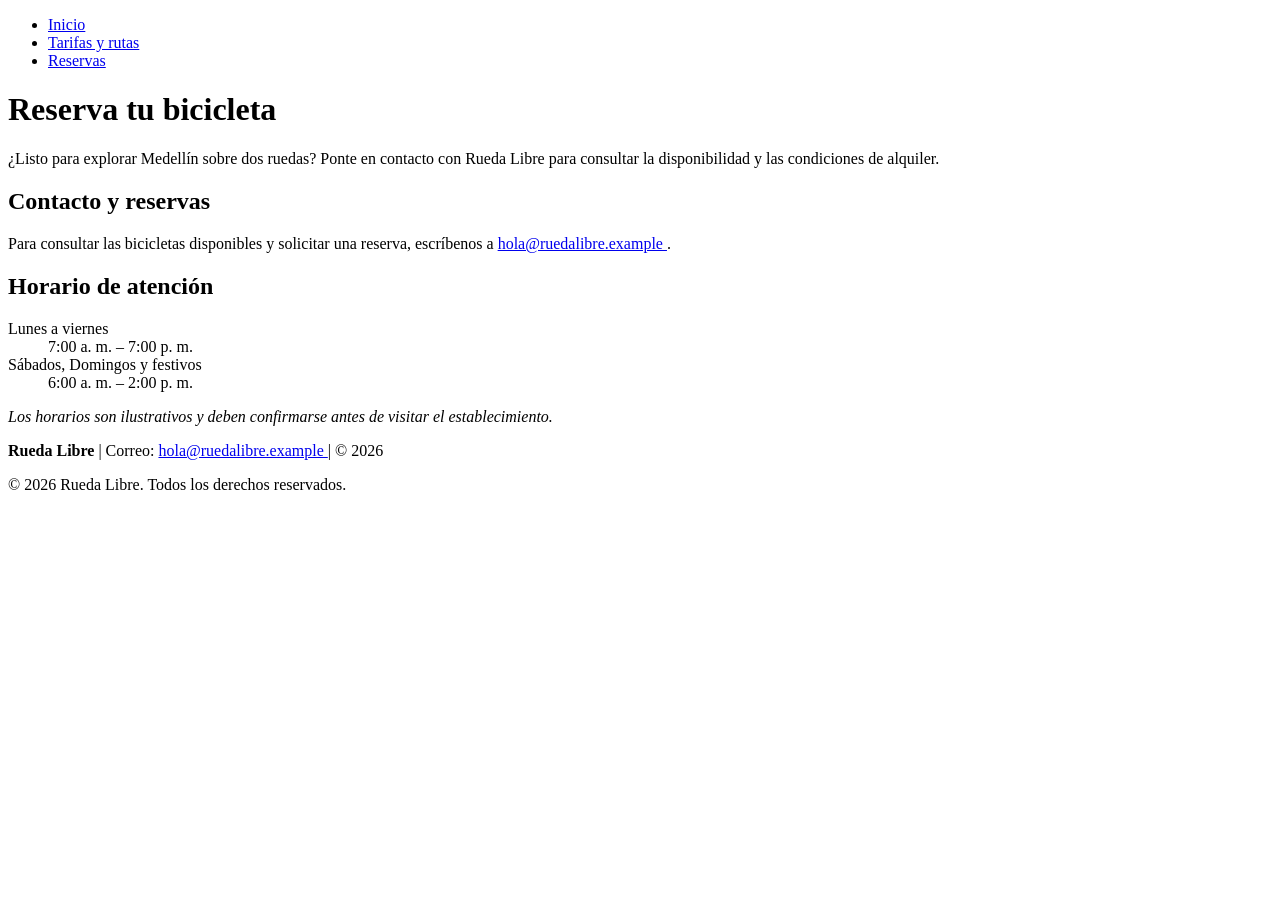
==== paginas/reservas.html @ c14bc649 "v0.1 Día 1 finished" ====
<!DOCTYPE html>
<html lang="es">
<head>
    <meta charset="UTF-8">
    <meta name="viewport" content="width=device-width, initial-scale=1.0">

    <meta
        name="description"
        content="Reserva tu bicicleta con Rueda Libre en Medellín. Consulta nuestro horario de atención y contáctanos por correo electrónico."
    >

    <title>Reserva tu bicicleta | Rueda Libre Medellín</title>
</head>
<body>

    <header>
        <nav aria-label="Menú principal">
            <ul>
                <li><a href="../index.html">Inicio</a></li>
                <li><a href="tarifas.html">Tarifas y rutas</a></li>
                <li><a href="reservas.html" aria-current="page">Reservas</a></li>
            </ul>
        </nav>

        <h1>Reserva tu bicicleta</h1>

        <p>
            ¿Listo para explorar Medellín sobre dos ruedas?
            Ponte en contacto con Rueda Libre para consultar la disponibilidad
            y las condiciones de alquiler.
        </p>
    </header>

    <main>
        <section aria-labelledby="contacto">
            <h2 id="contacto">Contacto y reservas</h2>

            <p>
                Para consultar las bicicletas disponibles y solicitar una reserva,
                escríbenos a
                <a href="mailto:hola@ruedalibre.example">
                    hola@ruedalibre.example
                </a>.
            </p>
        </section>

        <section aria-labelledby="horario">
            <h2 id="horario">Horario de atención</h2>

            <dl>
                <dt>Lunes a viernes</dt>
                <dd>7:00 a. m. – 7:00 p. m.</dd>


                <dt>Sábados, Domingos y festivos</dt>
                <dd>6:00 a. m. – 2:00 p. m.</dd>
            </dl>

            <p>
                <em>Los horarios son ilustrativos y deben confirmarse
                antes de visitar el establecimiento.</em>
            </p>
        </section>
    </main>

    <footer>
        <p>
            <strong>Rueda Libre</strong> |
            Correo:
            <a href="mailto:hola@ruedalibre.example">
                hola@ruedalibre.example
            </a> |
            &copy; 2026
        </p>
        <p>&copy; 2026 Rueda Libre. Todos los derechos reservados.</p>
    </footer>

</body>
</html>
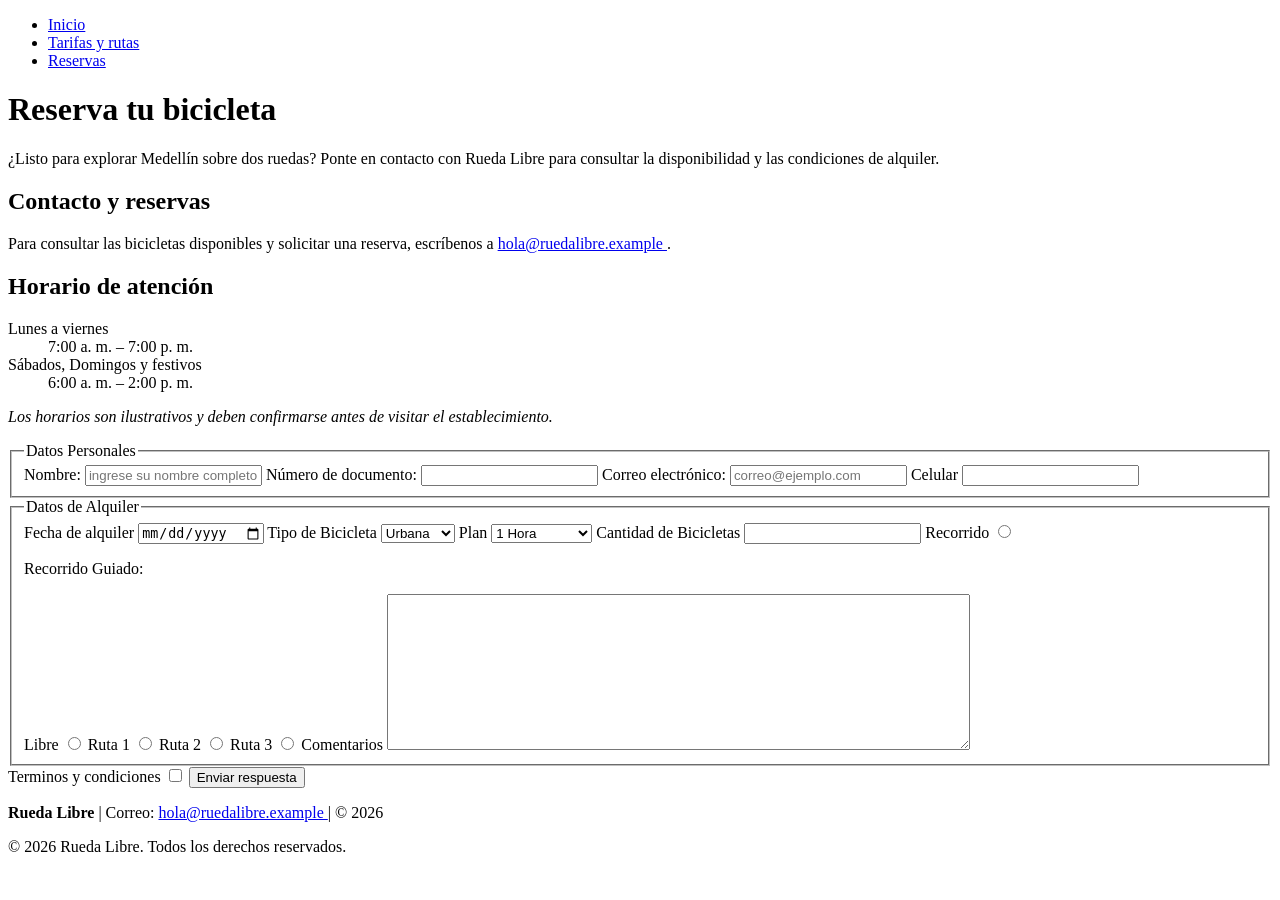
==== commit d20bb960: "feat(formulario tarifas): Se creó formulario de reserva" ====
--- a/paginas/reservas.html
+++ b/paginas/reservas.html
@@ -1,16 +1,16 @@
 <!DOCTYPE html>
 <html lang="es">
+
 <head>
     <meta charset="UTF-8">
     <meta name="viewport" content="width=device-width, initial-scale=1.0">
 
-    <meta
-        name="description"
-        content="Reserva tu bicicleta con Rueda Libre en Medellín. Consulta nuestro horario de atención y contáctanos por correo electrónico."
-    >
+    <meta name="description"
+        content="Reserva tu bicicleta con Rueda Libre en Medellín. Consulta nuestro horario de atención y contáctanos por correo electrónico.">
 
     <title>Reserva tu bicicleta | Rueda Libre Medellín</title>
 </head>
+
 <body>
 
     <header>
@@ -58,8 +58,71 @@
 
             <p>
                 <em>Los horarios son ilustrativos y deben confirmarse
-                antes de visitar el establecimiento.</em>
+                    antes de visitar el establecimiento.</em>
             </p>
+
+            <form action="">
+                <fieldset>
+                    <legend>Datos Personales</legend>
+                    <label for="nombre_completo">Nombre:</label>
+                    <input id="nombre_completo" type="text" required placeholder="ingrese su nombre completo">
+                    <label for="nro_doc">Número de documento:</label>
+                    <input id="nro_doc" type="text" required>
+                    <label for="mail">Correo electrónico:</label>
+                    <input id="mail" type="email" required placeholder="correo@ejemplo.com">
+                    <label for="phone">Celular</label>
+                    <input id="phone" type="text" required>
+
+                </fieldset>
+
+                <fieldset>
+                    <legend>Datos de Alquiler</legend>
+                    <label for="Rent_date">Fecha de alquiler</label>
+                    <input id="Rent_date" type="date" required>
+                    <label for="bycicle">Tipo de Bicicleta</label>
+                    <select>
+                        <option value="Urb">Urbana</option>
+                        <option value="Mon">Montaña</option>
+                        <option value="Ele">Eléctrica</option>
+                    </select>
+
+                    <label for="Time">Plan</label>
+                    <select>
+                        <option value="1">1 Hora</option>
+                        <option value="2">Medio día</option>
+                        <option value="3">Día completo</option>
+                    </select>
+                <label for="Cantidad">Cantidad de Bicicletas</label>
+                    <input id="Cantidad" type="number" required>
+                    <label for="rutas">Recorrido</label>
+                    <input id="rutas" type="radio" required>
+
+                    <p>Recorrido Guiado:</p>
+
+                    <label for="ruta0">Libre</label>
+                    <input id="ruta0" type="radio" name="ruta" required>
+
+                    <label for="ruta1">Ruta 1</label>
+                    <input id="ruta2" type="radio" name="ruta">
+
+                    <label for="ruta2">Ruta 2</label>
+                    <input id="ruta2" type="radio" name="ruta">
+
+                    <label for="ruta3">Ruta 3</label>
+                    <input id="ruta3" type="radio" name="ruta">
+
+                    <label for="comments">Comentarios</label>
+                    <textarea id="comments" name="textarea" rows="10" cols="70"></textarea>
+
+                </fieldset>
+
+                <label for="t&c">Terminos y condiciones</label>
+                <input type="checkbox" required id="t&c">
+
+                <button type="submit">Enviar respuesta</button>
+            </form>
+
+
         </section>
     </main>
 
@@ -76,4 +139,5 @@
     </footer>
 
 </body>
+
 </html>
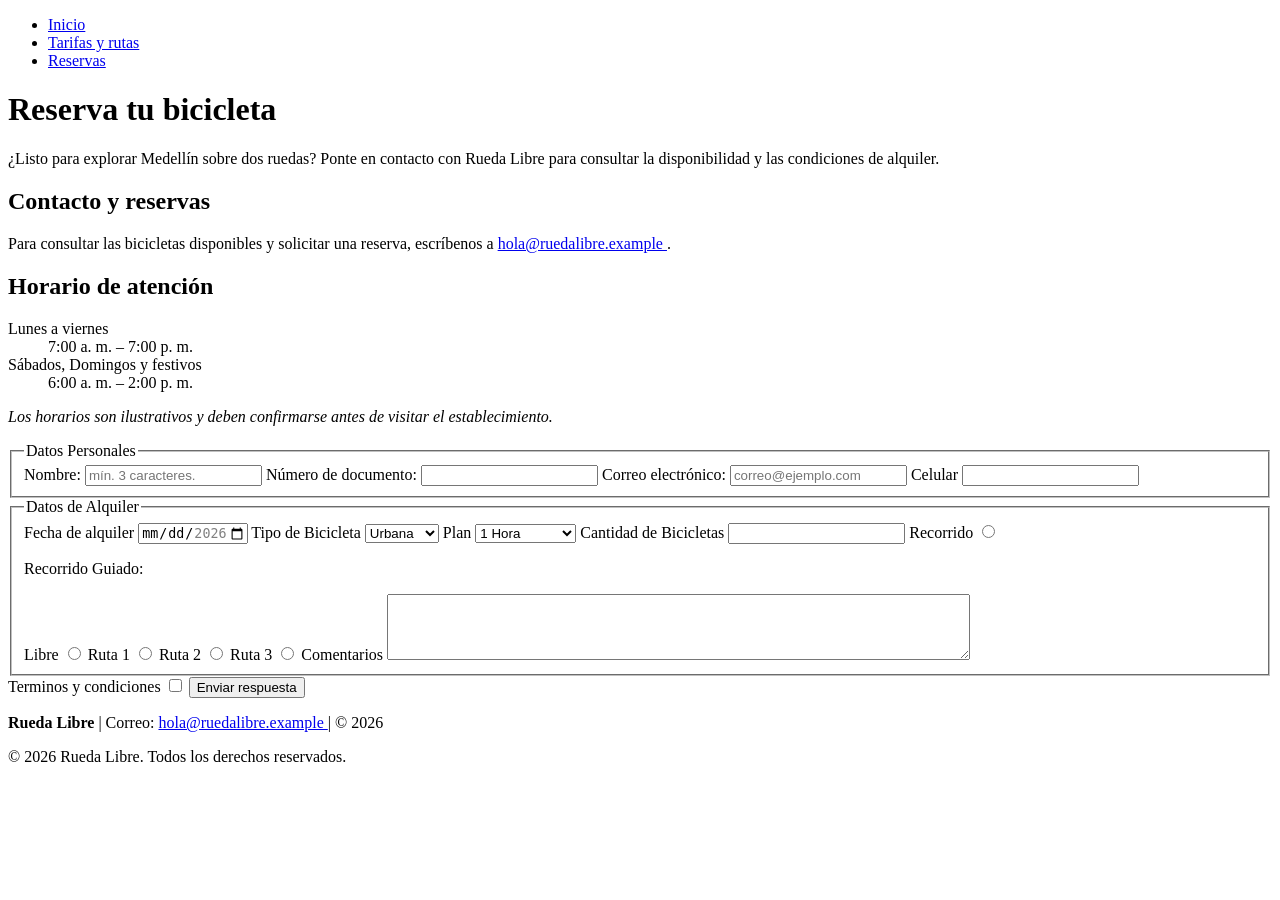
==== commit 8c3fb682: "feat(act parámetros form): Se limitaron los parámetros del formulario" ====
--- a/paginas/reservas.html
+++ b/paginas/reservas.html
@@ -65,29 +65,29 @@
                 <fieldset>
                     <legend>Datos Personales</legend>
                     <label for="nombre_completo">Nombre:</label>
-                    <input id="nombre_completo" type="text" required placeholder="ingrese su nombre completo">
+                    <input id="nombre_completo" minlenght="3" type="text" required placeholder="mín. 3 caracteres.">
                     <label for="nro_doc">Número de documento:</label>
-                    <input id="nro_doc" type="text" required>
+                    <input id="nro_doc" type="text" inputmode="numeric" pattern="[0-9]{6,10}" minlength="6" maxlength="10" autocomplete="off" title="Ingrese entre 6 y 10 dígitos numéricos" required>
                     <label for="mail">Correo electrónico:</label>
-                    <input id="mail" type="email" required placeholder="correo@ejemplo.com">
+                    <input id="mail" type="email" title="Ingrese una dirección de correo válida" required placeholder="correo@ejemplo.com">
                     <label for="phone">Celular</label>
-                    <input id="phone" type="text" required>
+                    <input id="phone" type="text" inputmode="numeric"   pattern="3[0-9]{9}" minlength="10" maxlength="10" autocomplete="tel" required>
 
                 </fieldset>
 
                 <fieldset>
                     <legend>Datos de Alquiler</legend>
                     <label for="Rent_date">Fecha de alquiler</label>
-                    <input id="Rent_date" type="date" required>
+                    <input id="Rent_date" type="date" min="2026-11-01"  max="2026-12-31" required>
                     <label for="bycicle">Tipo de Bicicleta</label>
-                    <select>
+                    <select id="bicicleta" name="bicicleta" required>
                         <option value="Urb">Urbana</option>
                         <option value="Mon">Montaña</option>
                         <option value="Ele">Eléctrica</option>
                     </select>
 
                     <label for="Time">Plan</label>
-                    <select>
+                    <select id="plan" name="plan" required>
                         <option value="1">1 Hora</option>
                         <option value="2">Medio día</option>
                         <option value="3">Día completo</option>
@@ -95,7 +95,7 @@
                 <label for="Cantidad">Cantidad de Bicicletas</label>
                     <input id="Cantidad" type="number" required>
                     <label for="rutas">Recorrido</label>
-                    <input id="rutas" type="radio" required>
+                    <input id="rutas" type="radio" min="1" max="6" step="1" inputmode="numeric" required>
 
                     <p>Recorrido Guiado:</p>
 
@@ -112,7 +112,7 @@
                     <input id="ruta3" type="radio" name="ruta">
 
                     <label for="comments">Comentarios</label>
-                    <textarea id="comments" name="textarea" rows="10" cols="70"></textarea>
+                    <textarea id="comments" name="textarea"  maxlength="300"   rows="4" cols="70"></textarea>
 
                 </fieldset>
 
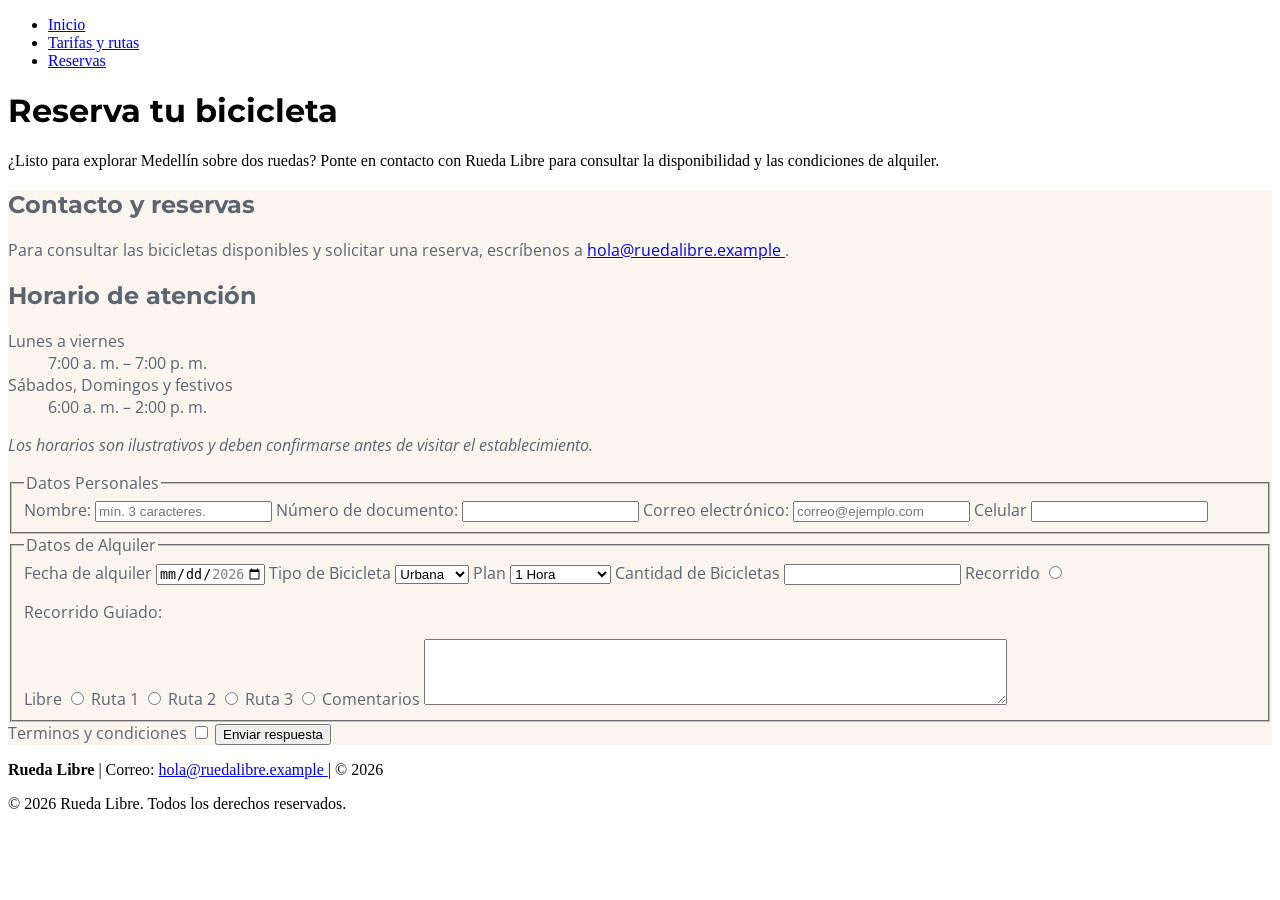
==== commit f0469443: "styles(styles):se agregó fuentes, color y espaciado" ====
--- a/paginas/reservas.html
+++ b/paginas/reservas.html
@@ -9,6 +9,15 @@
         content="Reserva tu bicicleta con Rueda Libre en Medellín. Consulta nuestro horario de atención y contáctanos por correo electrónico.">
 
     <title>Reserva tu bicicleta | Rueda Libre Medellín</title>
+
+    <link rel="stylesheet" href="../css/styles.css">
+    <link rel="preconnect" href="https://fonts.googleapis.com">
+    <link rel="preconnect" href="https://fonts.gstatic.com" crossorigin>
+    <link href="https://fonts.googleapis.com/css2?family=Montserrat:ital,wght@0,100..900;1,100..900&display=swap"
+        rel="stylesheet">
+    <link
+        href="https://fonts.googleapis.com/css2?family=Montserrat:ital,wght@0,100..900;1,100..900&family=Open+Sans:ital,wght@0,300..800;1,300..800&display=swap"
+        rel="stylesheet">
 </head>
 
 <body>
@@ -67,18 +76,21 @@
                     <label for="nombre_completo">Nombre:</label>
                     <input id="nombre_completo" minlenght="3" type="text" required placeholder="mín. 3 caracteres.">
                     <label for="nro_doc">Número de documento:</label>
-                    <input id="nro_doc" type="text" inputmode="numeric" pattern="[0-9]{6,10}" minlength="6" maxlength="10" autocomplete="off" title="Ingrese entre 6 y 10 dígitos numéricos" required>
+                    <input id="nro_doc" type="text" inputmode="numeric" pattern="[0-9]{6,10}" minlength="6"
+                        maxlength="10" autocomplete="off" title="Ingrese entre 6 y 10 dígitos numéricos" required>
                     <label for="mail">Correo electrónico:</label>
-                    <input id="mail" type="email" title="Ingrese una dirección de correo válida" required placeholder="correo@ejemplo.com">
+                    <input id="mail" type="email" title="Ingrese una dirección de correo válida" required
+                        placeholder="correo@ejemplo.com">
                     <label for="phone">Celular</label>
-                    <input id="phone" type="text" inputmode="numeric"   pattern="3[0-9]{9}" minlength="10" maxlength="10" autocomplete="tel" required>
+                    <input id="phone" type="text" inputmode="numeric" pattern="3[0-9]{9}" minlength="10" maxlength="10"
+                        autocomplete="tel" required>
 
                 </fieldset>
 
                 <fieldset>
                     <legend>Datos de Alquiler</legend>
                     <label for="Rent_date">Fecha de alquiler</label>
-                    <input id="Rent_date" type="date" min="2026-11-01"  max="2026-12-31" required>
+                    <input id="Rent_date" type="date" min="2026-11-01" max="2026-12-31" required>
                     <label for="bycicle">Tipo de Bicicleta</label>
                     <select id="bicicleta" name="bicicleta" required>
                         <option value="Urb">Urbana</option>
@@ -92,7 +104,7 @@
                         <option value="2">Medio día</option>
                         <option value="3">Día completo</option>
                     </select>
-                <label for="Cantidad">Cantidad de Bicicletas</label>
+                    <label for="Cantidad">Cantidad de Bicicletas</label>
                     <input id="Cantidad" type="number" required>
                     <label for="rutas">Recorrido</label>
                     <input id="rutas" type="radio" min="1" max="6" step="1" inputmode="numeric" required>
@@ -112,7 +124,7 @@
                     <input id="ruta3" type="radio" name="ruta">
 
                     <label for="comments">Comentarios</label>
-                    <textarea id="comments" name="textarea"  maxlength="300"   rows="4" cols="70"></textarea>
+                    <textarea id="comments" name="textarea" maxlength="300" rows="4" cols="70"></textarea>
 
                 </fieldset>
 
--- a/css/styles.css
+++ b/css/styles.css
@@ -0,0 +1,23 @@
+:root {
+--botones-y-enlaces:#1E7A4F;
+--Destacados-y-botones-secundarios:#FC9D14;
+--Titulos-y-encabezado:#14213D;
+--Fondo-general:#FAF6EF;
+--Texto-secundario:#5B6470;
+--fuenteMonts:"Montserrat", sans-serif;
+--fuenteOpenSans:"Open Sans", sans-serif;
+--espaciadotiny:0.5rem;
+--espaciadomedium:1.0rem;
+--espaciadobig:1.5rem;
+}
+
+main{
+font-family: var(--fuenteOpenSans);
+color: var(--Texto-secundario);
+background-color: var(--Fondo-general);
+}
+
+h1,h2,h3,h4,h5,h6{
+font-family: var(--fuenteMonts);
+}
+
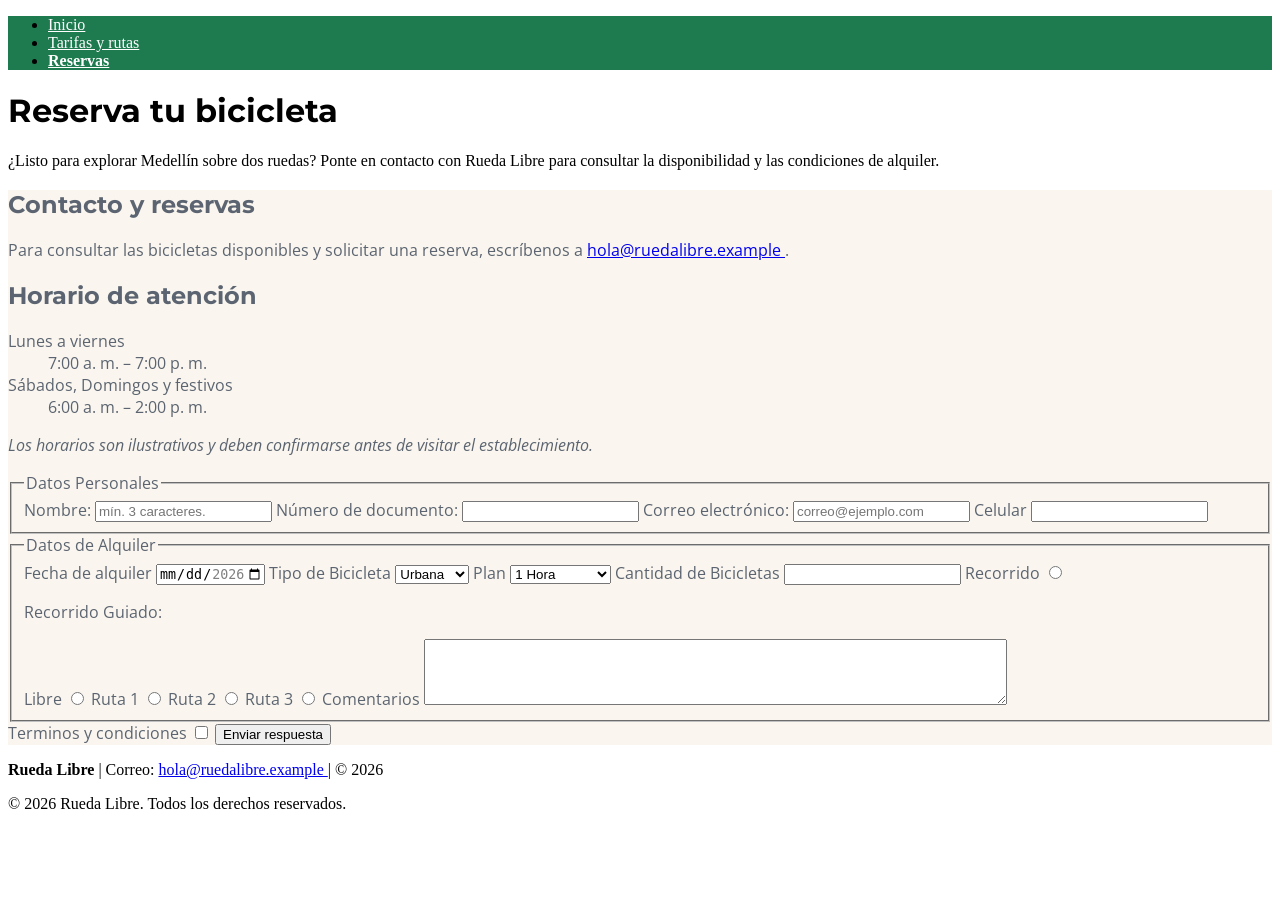
==== commit 272b4837: "styles" ====
--- a/paginas/reservas.html
+++ b/paginas/reservas.html
@@ -24,10 +24,10 @@
 
     <header>
         <nav aria-label="Menú principal">
-            <ul>
+            <ul id="menu">
                 <li><a href="../index.html">Inicio</a></li>
                 <li><a href="tarifas.html">Tarifas y rutas</a></li>
-                <li><a href="reservas.html" aria-current="page">Reservas</a></li>
+                <li><a href="reservas.html" class="activo" aria-current="page">Reservas</a></li>
             </ul>
         </nav>
 
--- a/css/styles.css
+++ b/css/styles.css
@@ -21,3 +21,32 @@
 font-family: var(--fuenteMonts);
 }
 
+
+
+#menu a { 
+color: white; 
+}
+
+.activo { 
+color: var(--Destacados-y-botones-secundarios); font-weight: 600; 
+}
+
+#menu{
+    background-color: #1E7A4F;
+}
+ul a:hover{
+background-color:#1D8F7C;
+font-weight: bold;
+}
+
+*:focus{
+padding: var(--espaciadotiny);
+outline:solid var(--Destacados-y-botones-secundarios);
+border-radius: 20px;
+}
+
+.reservar{
+background-color: var(--botones-y-enlaces);
+outline: white;
+border-radius: 20px;
+}
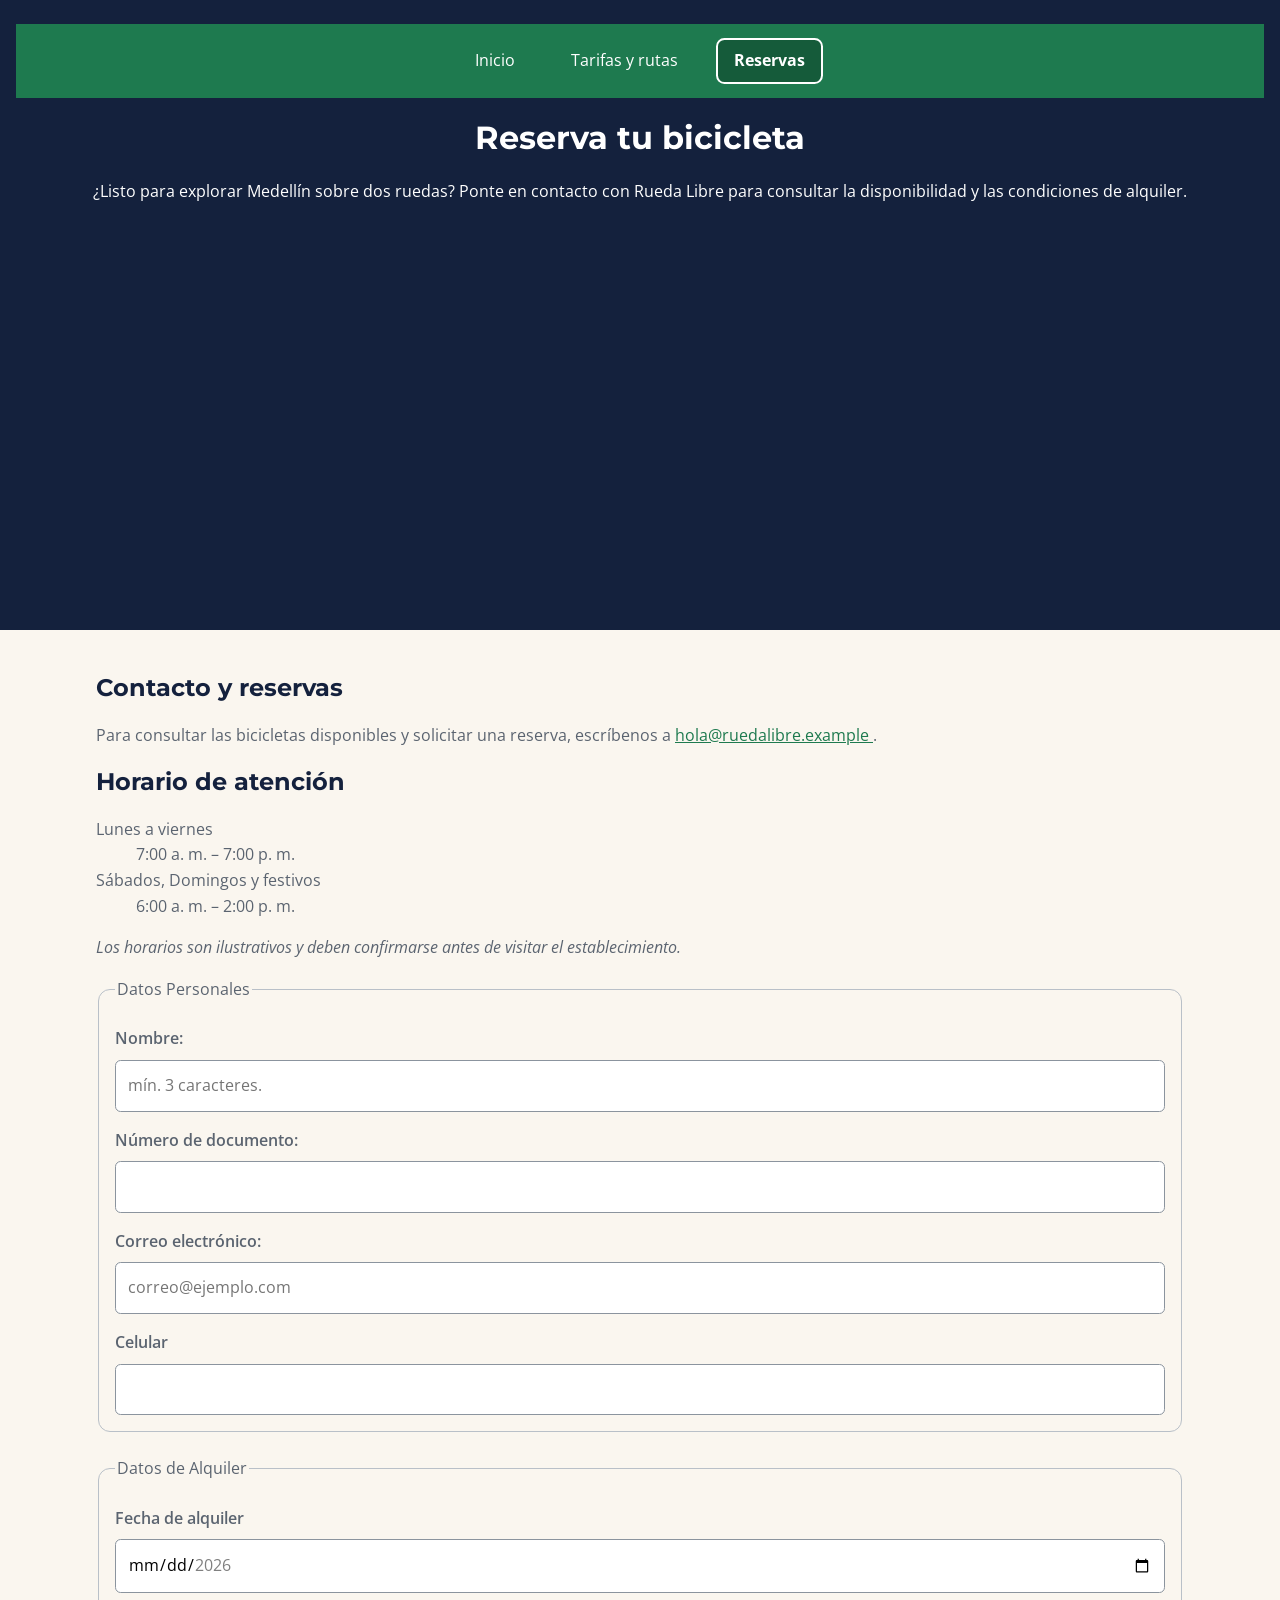
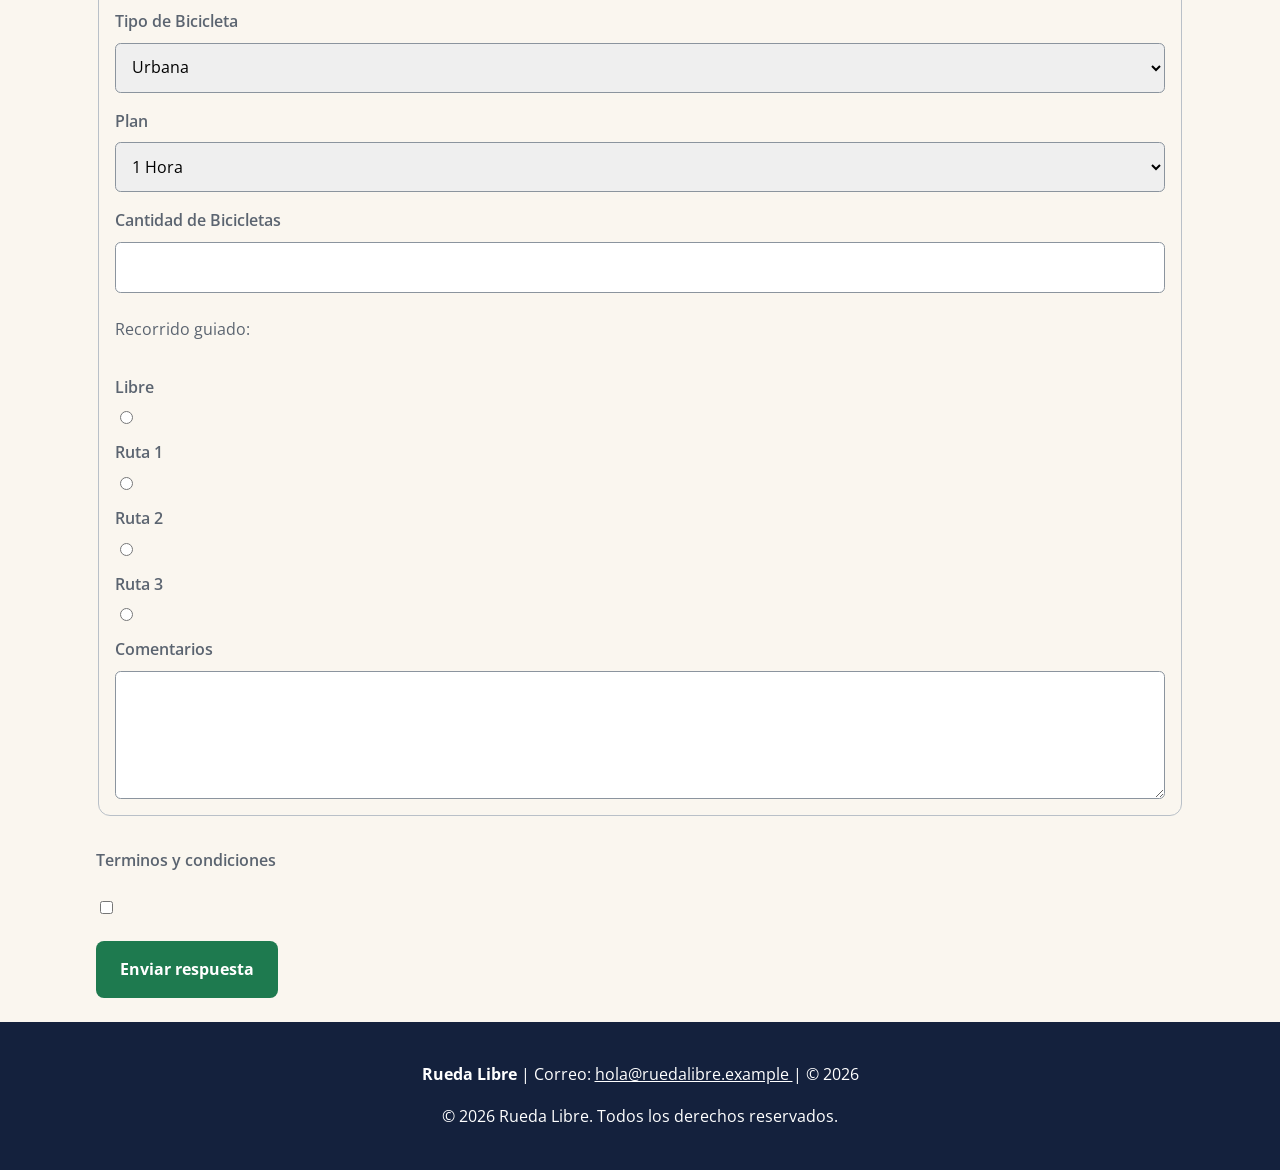
==== commit 533c494c: "styles/feat: Se corrigieron errores de sintaxis, se organizó y se agregaron funciones varias en styl" ====
--- a/paginas/reservas.html
+++ b/paginas/reservas.html
@@ -74,7 +74,7 @@
                 <fieldset>
                     <legend>Datos Personales</legend>
                     <label for="nombre_completo">Nombre:</label>
-                    <input id="nombre_completo" minlenght="3" type="text" required placeholder="mín. 3 caracteres.">
+                    <input id="nombre_completo" minlength="3" type="text" required placeholder="mín. 3 caracteres.">
                     <label for="nro_doc">Número de documento:</label>
                     <input id="nro_doc" type="text" inputmode="numeric" pattern="[0-9]{6,10}" minlength="6"
                         maxlength="10" autocomplete="off" title="Ingrese entre 6 y 10 dígitos numéricos" required>
@@ -91,14 +91,14 @@
                     <legend>Datos de Alquiler</legend>
                     <label for="Rent_date">Fecha de alquiler</label>
                     <input id="Rent_date" type="date" min="2026-11-01" max="2026-12-31" required>
-                    <label for="bycicle">Tipo de Bicicleta</label>
+                    <label for="bicicleta">Tipo de Bicicleta</label>
                     <select id="bicicleta" name="bicicleta" required>
                         <option value="Urb">Urbana</option>
                         <option value="Mon">Montaña</option>
                         <option value="Ele">Eléctrica</option>
                     </select>
 
-                    <label for="Time">Plan</label>
+                    <label for="plan">Plan</label>
                     <select id="plan" name="plan" required>
                         <option value="1">1 Hora</option>
                         <option value="2">Medio día</option>
@@ -106,16 +106,13 @@
                     </select>
                     <label for="Cantidad">Cantidad de Bicicletas</label>
                     <input id="Cantidad" type="number" required>
-                    <label for="rutas">Recorrido</label>
-                    <input id="rutas" type="radio" min="1" max="6" step="1" inputmode="numeric" required>
-
-                    <p>Recorrido Guiado:</p>
+                    <p>Recorrido guiado:</p>
 
                     <label for="ruta0">Libre</label>
                     <input id="ruta0" type="radio" name="ruta" required>
 
                     <label for="ruta1">Ruta 1</label>
-                    <input id="ruta2" type="radio" name="ruta">
+                    <input id="ruta1" type="radio" name="ruta">
 
                     <label for="ruta2">Ruta 2</label>
                     <input id="ruta2" type="radio" name="ruta">
--- a/css/styles.css
+++ b/css/styles.css
@@ -1,52 +1,266 @@
+/* Rueda Libre — estilos globales */
 :root {
---botones-y-enlaces:#1E7A4F;
---Destacados-y-botones-secundarios:#FC9D14;
---Titulos-y-encabezado:#14213D;
---Fondo-general:#FAF6EF;
---Texto-secundario:#5B6470;
---fuenteMonts:"Montserrat", sans-serif;
---fuenteOpenSans:"Open Sans", sans-serif;
---espaciadotiny:0.5rem;
---espaciadomedium:1.0rem;
---espaciadobig:1.5rem;
-}
-
-main{
-font-family: var(--fuenteOpenSans);
-color: var(--Texto-secundario);
-background-color: var(--Fondo-general);
-}
-
-h1,h2,h3,h4,h5,h6{
-font-family: var(--fuenteMonts);
-}
-
-
-
-#menu a { 
-color: white; 
-}
-
-.activo { 
-color: var(--Destacados-y-botones-secundarios); font-weight: 600; 
-}
-
-#menu{
-    background-color: #1E7A4F;
-}
-ul a:hover{
-background-color:#1D8F7C;
-font-weight: bold;
-}
-
-*:focus{
-padding: var(--espaciadotiny);
-outline:solid var(--Destacados-y-botones-secundarios);
-border-radius: 20px;
-}
-
-.reservar{
-background-color: var(--botones-y-enlaces);
-outline: white;
-border-radius: 20px;
-}+    --botones-y-enlaces: #1E7A4F;
+    --destacados-y-botones-secundarios: #FC9D14;
+    --titulos-y-encabezado: #14213D;
+    --fondo-general: #FAF6EF;
+    --texto-secundario: #5B6470;
+    --fuente-monts: "Montserrat", sans-serif;
+    --fuente-open-sans: "Open Sans", sans-serif;
+    --espaciado-tiny: 0.5rem;
+    --espaciado-medium: 1rem;
+    --espaciado-big: 1.5rem;
+}
+
+/* 1. El ancho declarado incluye padding y borde. */
+*,
+*::before,
+*::after {
+    box-sizing: border-box;
+}
+
+html {
+    font-size: 100%;
+}
+
+body {
+    margin: 0;
+    color: var(--texto-secundario);
+    background: var(--fondo-general);
+    font-family: var(--fuente-open-sans);
+    line-height: 1.6;
+}
+
+h1, h2, h3, h4, h5, h6 {
+    color: var(--titulos-y-encabezado);
+    font-family: var(--fuente-monts);
+    line-height: 1.2;
+}
+
+/* 2. Contenido centrado y portada con altura relativa a la ventana. */
+main {
+    width: 100%;
+    max-width: 70rem;
+    margin: 0 auto;
+    padding: var(--espaciado-big) var(--espaciado-medium);
+    background: var(--fondo-general);
+}
+
+header {
+    padding: var(--espaciado-big) var(--espaciado-medium);
+    text-align: center;
+    background: var(--titulos-y-encabezado);
+    color: #fff;
+}
+
+header h1,
+header p {
+    color: #fff;
+}
+
+body > header {
+    min-height: 70vh;
+}
+
+header > img {
+    display: block;
+    width: min(100%, 42rem);
+    height: auto;
+    margin: var(--espaciado-medium) auto;
+    border-radius: 0.75rem;
+}
+
+/* 6. Opciones del menú en una fila. */
+nav ul,
+#menu {
+    display: flex;
+    flex-direction: row;
+    flex-wrap: wrap;
+    justify-content: center;
+    align-items: center;
+    gap: var(--espaciado-big);
+    margin: 0;
+    padding: var(--espaciado-medium);
+    list-style: none;
+    background: var(--botones-y-enlaces);
+}
+
+#menu a,
+nav a {
+    color: #fff;
+    text-decoration: none;
+}
+
+#menu a {
+    display: inline-block;
+    padding: var(--espaciado-tiny) var(--espaciado-medium);
+    border-radius: 0.4rem;
+}
+
+#menu a:hover,
+#menu a:focus-visible {
+    background: #155b3a;
+    text-decoration: underline;
+}
+
+#menu a.activo {
+    color: #fff;
+    background: #155b3a;
+    font-weight: 700;
+    outline: 2px solid #fff;
+}
+
+a {
+    color: var(--botones-y-enlaces);
+}
+
+a:focus-visible,
+button:focus-visible,
+input:focus-visible,
+select:focus-visible,
+textarea:focus-visible {
+    outline: 3px solid var(--destacados-y-botones-secundarios);
+    outline-offset: 2px;
+}
+
+/* 3. Servicios como tarjetas; las imágenes ocupan el 100% del ancho. */
+#nuestros-servicios {
+    display: grid;
+    grid-template-columns: repeat(auto-fit, minmax(min(100%, 18rem), 1fr));
+    gap: var(--espaciado-big);
+}
+
+#nuestros-servicios > h2 {
+    grid-column: 1 / -1;
+}
+
+#nuestros-servicios article {
+    width: 100%;
+    padding: var(--espaciado-medium);
+    border: 1px solid #d6d0c7;
+    border-radius: 0.75rem;
+    background: #fff;
+    box-shadow: 0 0.2rem 0.7rem rgb(20 33 61 / 8%);
+}
+
+#nuestros-servicios article img {
+    display: block;
+    width: 100%;
+    height: auto;
+    border-radius: 0.5rem;
+}
+
+/* 4. Tablas legibles y encabezados con contraste suficiente. */
+table {
+    width: 100%;
+    margin: var(--espaciado-medium) 0 var(--espaciado-big);
+    border-collapse: collapse;
+    background: #fff;
+}
+
+caption {
+    padding: var(--espaciado-tiny);
+    font-weight: 700;
+    text-align: left;
+}
+
+th,
+td {
+    padding: 0.75rem;
+    border: 1px solid #b9c0c8;
+    text-align: left;
+}
+
+thead th {
+    color: #fff;
+    background: var(--botones-y-enlaces);
+}
+
+tbody th {
+    color: var(--titulos-y-encabezado);
+    background: #e9eee9;
+}
+
+/* 5. Formulario vertical, con controles de ancho completo. */
+form {
+    display: flex;
+    flex-direction: column;
+    gap: var(--espaciado-big);
+}
+
+form fieldset {
+    display: flex;
+    flex-direction: column;
+    gap: var(--espaciado-tiny);
+    min-width: 0;
+    padding: var(--espaciado-medium);
+    border: 1px solid #b9c0c8;
+    border-radius: 0.75rem;
+}
+
+form label {
+    display: block;
+    margin-top: var(--espaciado-tiny);
+    font-weight: 600;
+}
+
+form input:not([type="checkbox"]):not([type="radio"]),
+form textarea,
+form select {
+    display: block;
+    width: 100%;
+    max-width: 100%;
+    padding: 0.75rem;
+    border: 1px solid #8b949e;
+    border-radius: 0.35rem;
+    font: inherit;
+}
+
+form input[type="checkbox"],
+form input[type="radio"] {
+    width: auto;
+    align-self: flex-start;
+}
+
+form button,
+.reservar {
+    display: inline-block;
+    width: fit-content;
+    padding: 1rem 1.5rem;
+    border: 0;
+    border-radius: 0.5rem;
+    color: #fff;
+    background: var(--botones-y-enlaces);
+    font: inherit;
+    font-weight: 700;
+    text-decoration: none;
+    cursor: pointer;
+}
+
+form button:hover,
+.reservar:hover {
+    background: #155b3a;
+}
+
+footer {
+    padding: var(--espaciado-big) var(--espaciado-medium);
+    color: #fff;
+    background: var(--titulos-y-encabezado);
+    text-align: center;
+}
+
+footer a {
+    color: #fff;
+}
+
+@media (max-width: 40rem) {
+    body > header {
+        min-height: 60vh;
+    }
+
+    table {
+        display: block;
+        overflow-x: auto;
+        white-space: nowrap;
+    }
+}
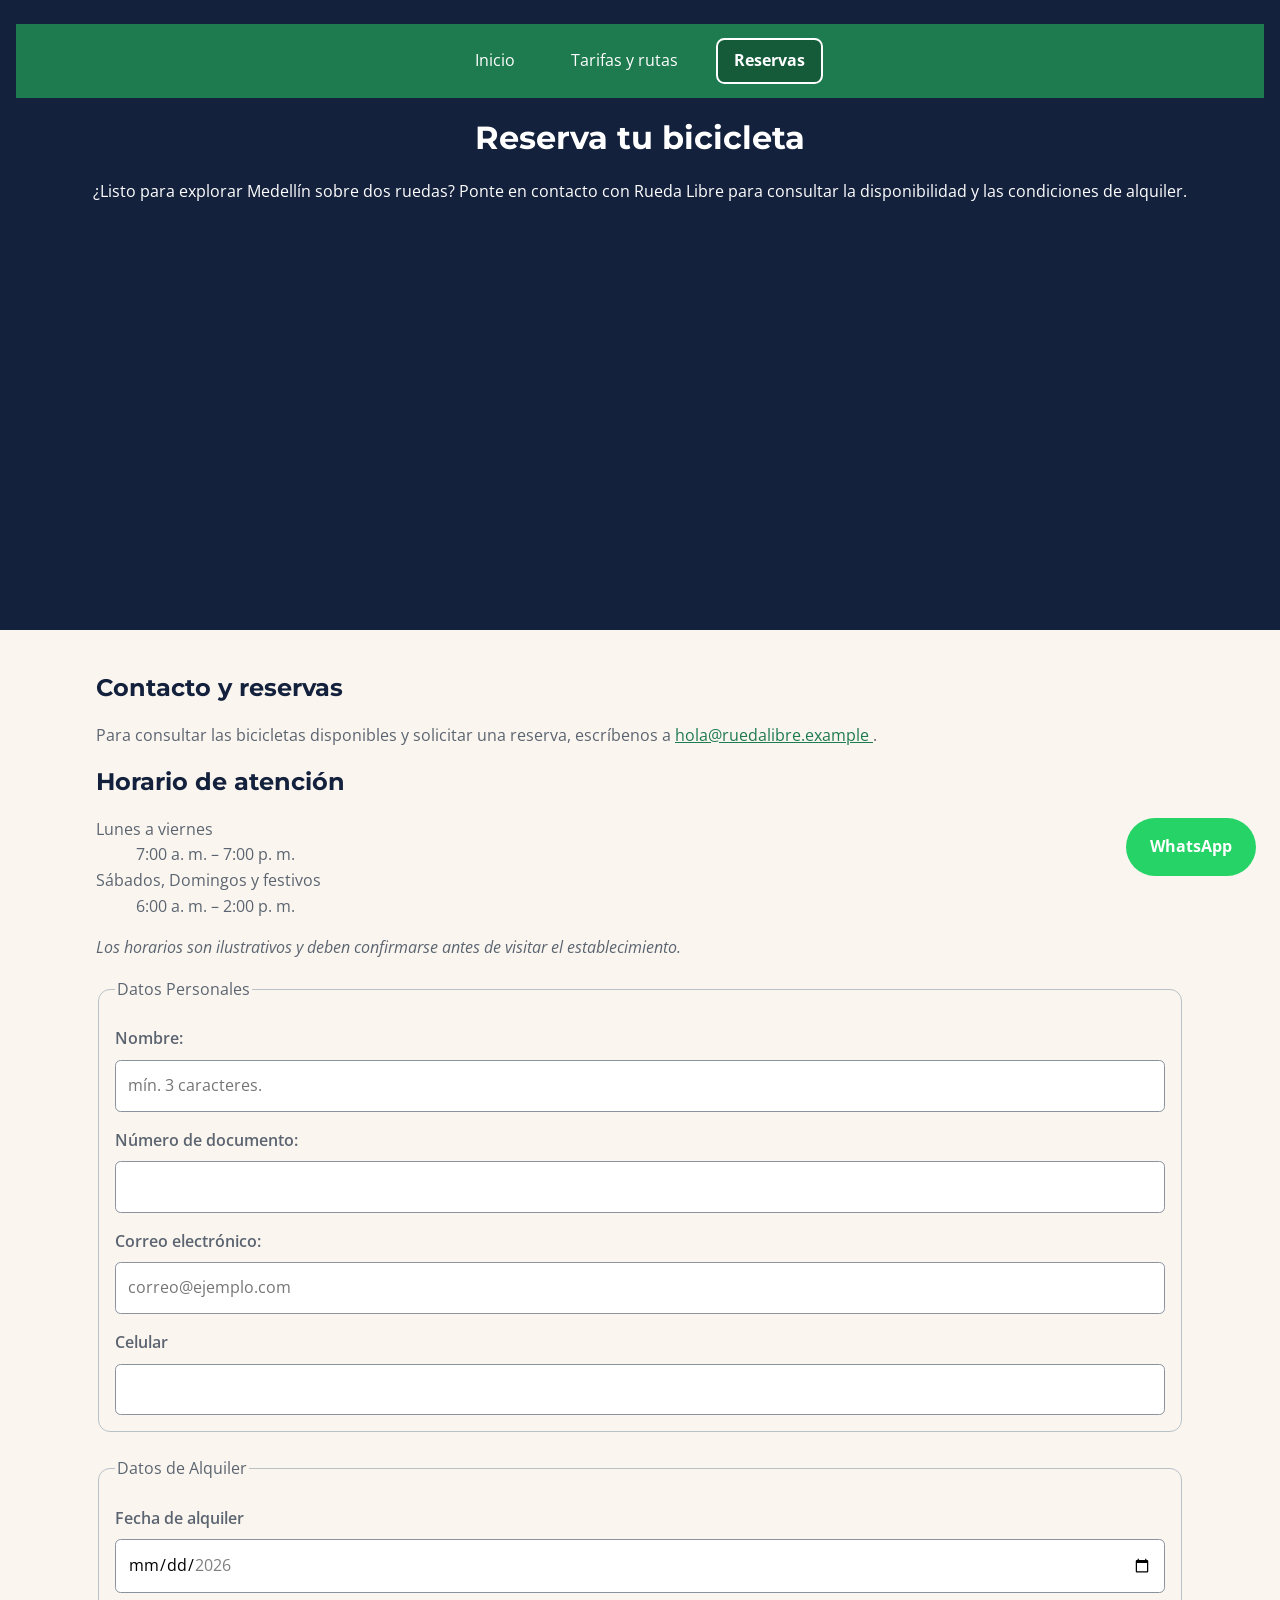
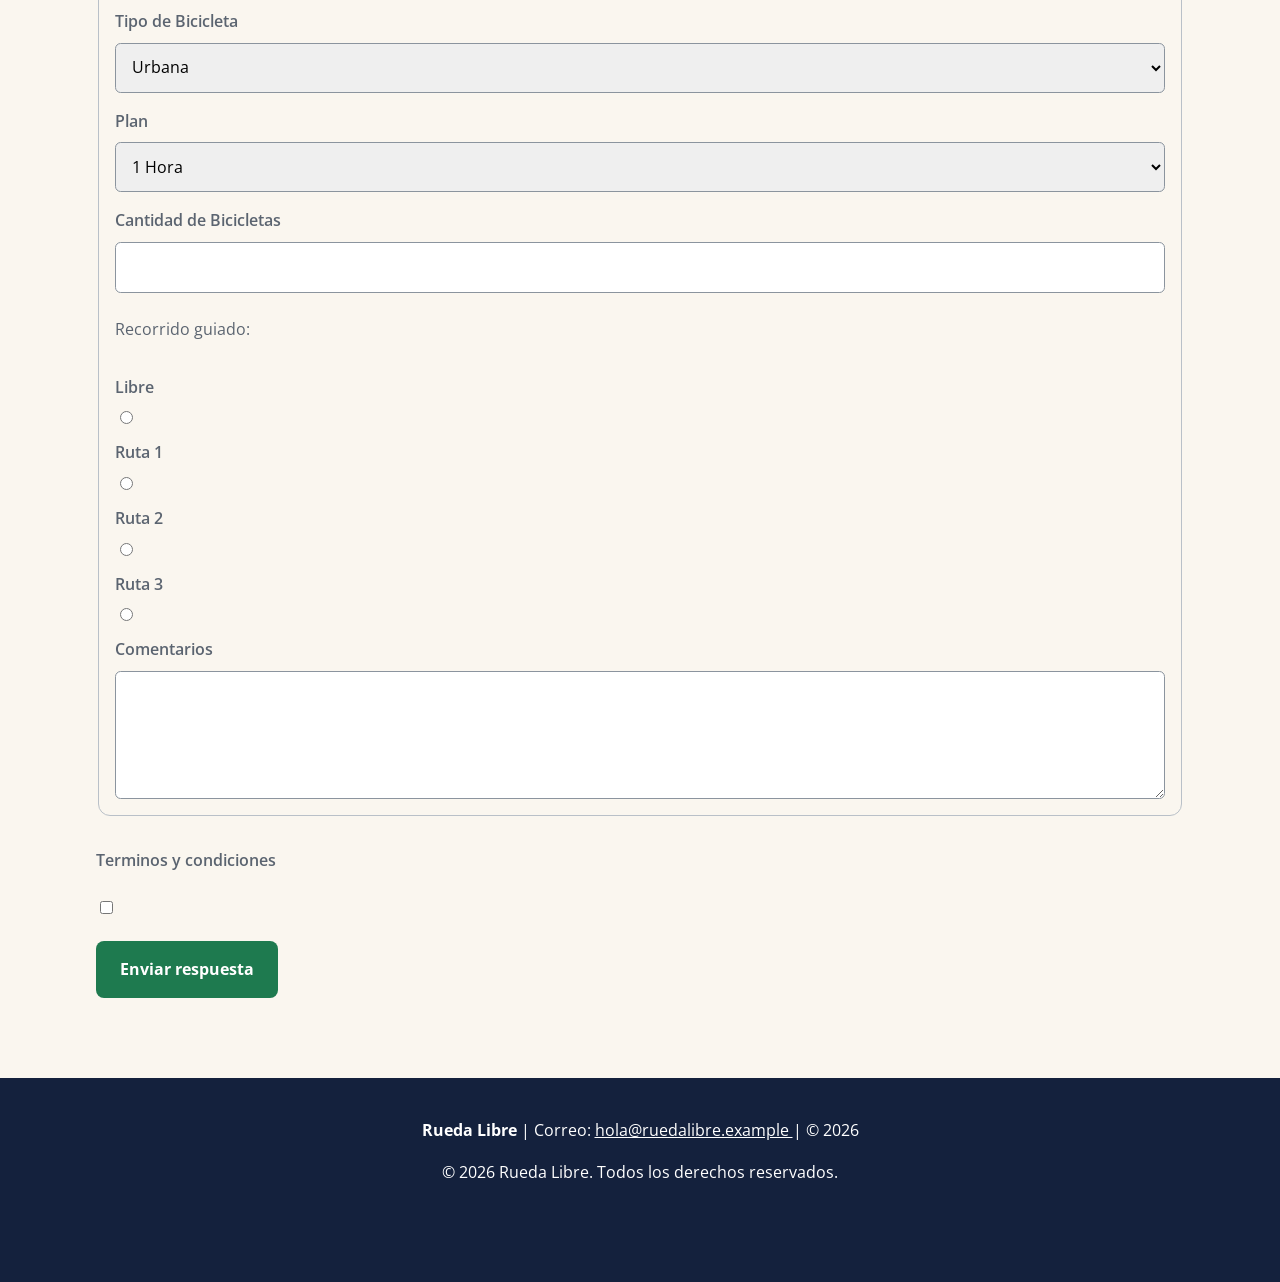
==== commit 1dd7633f: "Styles/feat: se agrega etiqueta NUEVO y botón flotante de whatsapp" ====
--- a/paginas/reservas.html
+++ b/paginas/reservas.html
@@ -19,6 +19,10 @@
         href="https://fonts.googleapis.com/css2?family=Montserrat:ital,wght@0,100..900;1,100..900&family=Open+Sans:ital,wght@0,300..800;1,300..800&display=swap"
         rel="stylesheet">
 </head>
+
+<a class="whatsapp-flotante" href="https://wa.me/573000000000" target="_blank" rel="noopener noreferrer">
+    WhatsApp
+</a>
 
 <body>
 
--- a/css/styles.css
+++ b/css/styles.css
@@ -264,3 +264,58 @@
         white-space: nowrap;
     }
 }
+
+.tarjeta-servicio {
+    position: relative;
+    padding: var(--espaciadomedium);
+    border: 1px solid var(--Titulos-y-encabezado);
+    border-radius: 12px;
+    margin-bottom: var(--espaciadobig);
+}
+
+.etiqueta-nuevo {
+    position: absolute;
+    top: 0.5rem;
+    right: 0.5rem;
+    background-color: var(--botones-y-enlaces);
+    color: white;
+    padding: var(--espaciadotiny);
+    border-radius: 6px;
+    font-size: 0.8rem;
+    font-weight: bold;
+}
+
+.tarjeta-servicio img {
+    width: 100%;
+    height: auto;
+    border-radius: 8px;
+}
+
+.whatsapp-flotante {
+    position: fixed;
+    right: 1.5rem;
+    bottom: 1.5rem;
+
+    background-color: #25D366;
+    color: white;
+
+    padding: 1rem 1.5rem;
+    border-radius: 30px;
+
+    text-decoration: none;
+    font-weight: bold;
+
+    z-index: 1000;
+}
+
+main {
+    padding-bottom: 5rem;
+}
+
+footer {
+    padding-bottom: 5rem;
+}
+
+.whatsapp-flotante:hover {
+    background-color: #1da851;
+}
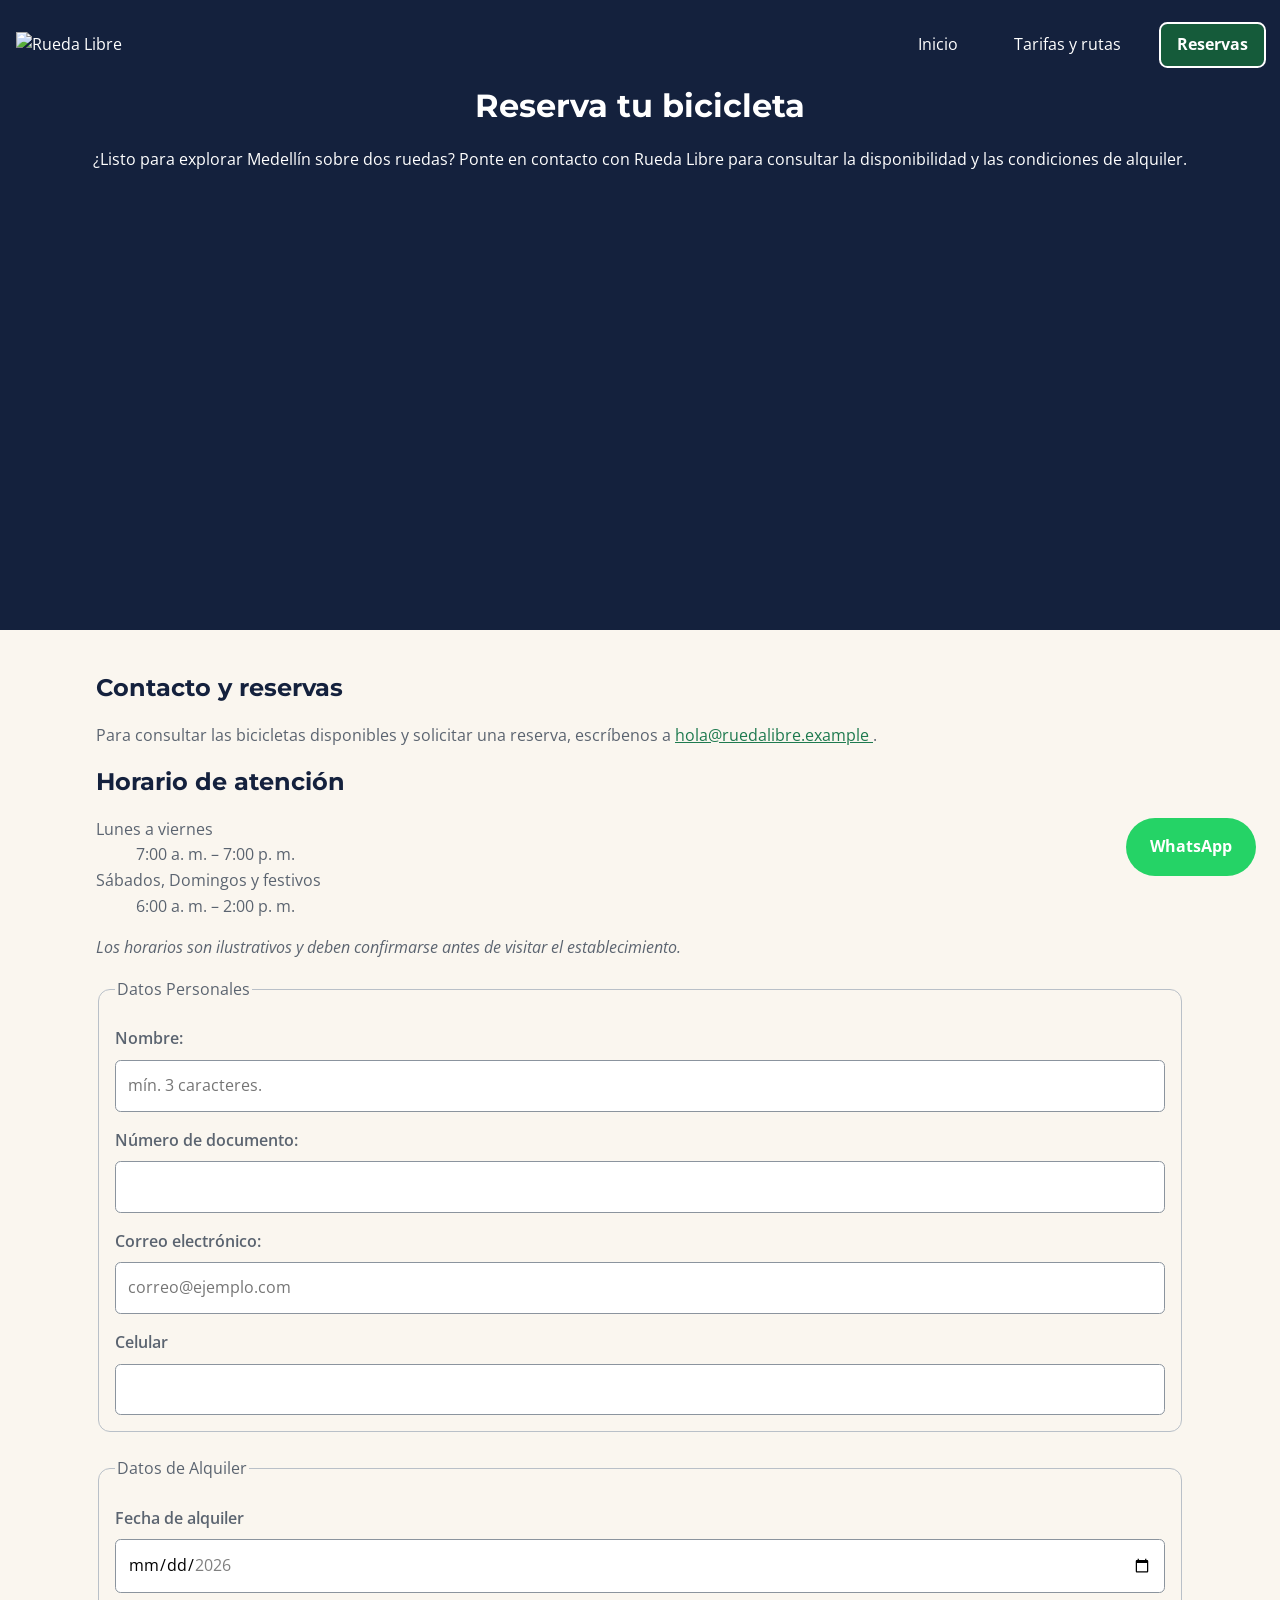
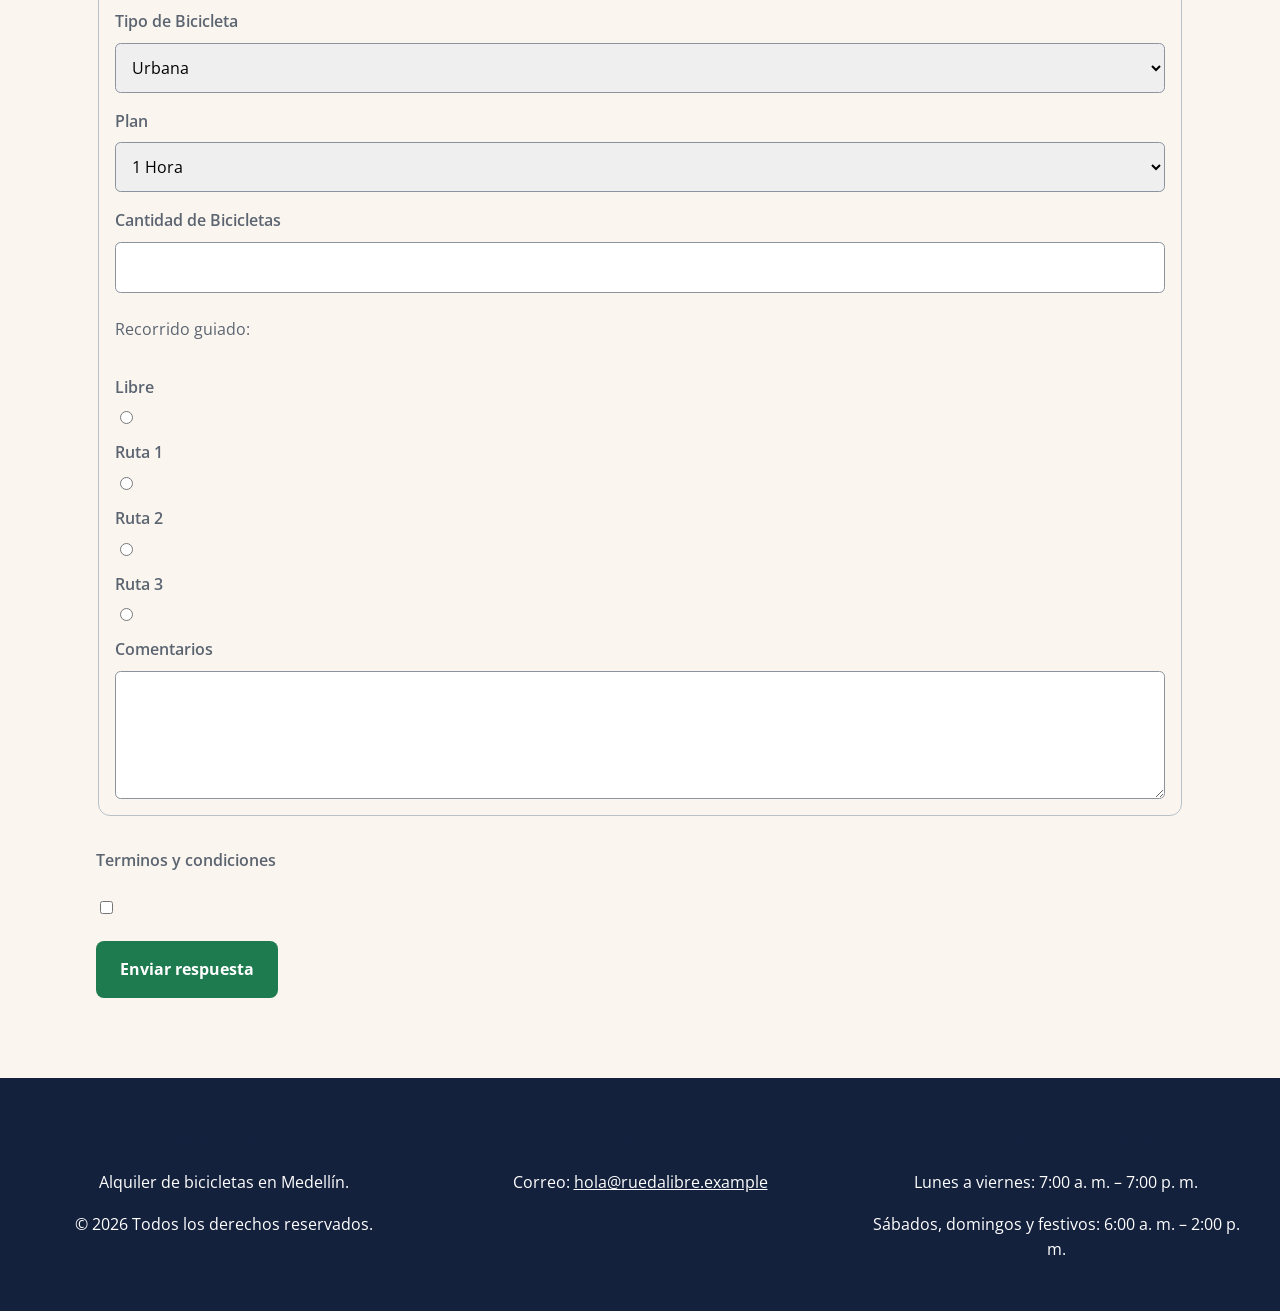
==== commit 9fd9b1d2: "refactor: mejorar la estructura semántica del encabezado y footer" ====
--- a/paginas/reservas.html
+++ b/paginas/reservas.html
@@ -27,7 +27,10 @@
 <body>
 
     <header>
-        <nav aria-label="Menú principal">
+
+
+        <nav aria-label="Menú principal" id="encabezado-superior">
+            <a class="marca" href="../index.html"><img src="img/logo.jpeg" alt="Rueda Libre"></img></a>
             <ul id="menu">
                 <li><a href="../index.html">Inicio</a></li>
                 <li><a href="tarifas.html">Tarifas y rutas</a></li>
@@ -139,17 +142,31 @@
         </section>
     </main>
 
-    <footer>
+<footer>
+
+    <section class="footer-bloque">
+        <h3>Rueda Libre</h3>
+        <p>Alquiler de bicicletas en Medellín.</p>
+        <p>&copy; 2026 Todos los derechos reservados.</p>
+    </section>
+
+    <section class="footer-bloque">
+        <h3>Contacto</h3>
         <p>
-            <strong>Rueda Libre</strong> |
             Correo:
             <a href="mailto:hola@ruedalibre.example">
                 hola@ruedalibre.example
-            </a> |
-            &copy; 2026
+            </a>
         </p>
-        <p>&copy; 2026 Rueda Libre. Todos los derechos reservados.</p>
-    </footer>
+    </section>
+
+    <section class="footer-bloque">
+        <h3>Horario de atención</h3>
+        <p>Lunes a viernes: 7:00 a. m. – 7:00 p. m.</p>
+        <p>Sábados, domingos y festivos: 6:00 a. m. – 2:00 p. m.</p>
+    </section>
+
+</footer>
 
 </body>
 
--- a/css/styles.css
+++ b/css/styles.css
@@ -77,12 +77,11 @@
     flex-direction: row;
     flex-wrap: wrap;
     justify-content: center;
-    align-items: center;
-    gap: var(--espaciado-big);
+    gap: 1.5rem;
+    list-style: none;
+    padding: 0;
     margin: 0;
-    padding: var(--espaciado-medium);
-    list-style: none;
-    background: var(--botones-y-enlaces);
+
 }
 
 #menu a,
@@ -318,4 +317,27 @@
 
 .whatsapp-flotante:hover {
     background-color: #1da851;
+}
+
+#encabezado-superior {
+    display: flex;
+    justify-content: space-between;
+    align-items: center;
+    flex-wrap: wrap;
+    gap: var(--espaciado-medium);
+}
+
+footer {
+    display: flex;
+    flex-direction: row;
+    justify-content: space-between;
+    align-items: flex-start;
+    flex-wrap: wrap;
+    gap: 2rem;
+    padding: 2rem;
+}
+
+.footer-bloque {
+    flex: 1;
+    min-width: 200px;
 }
